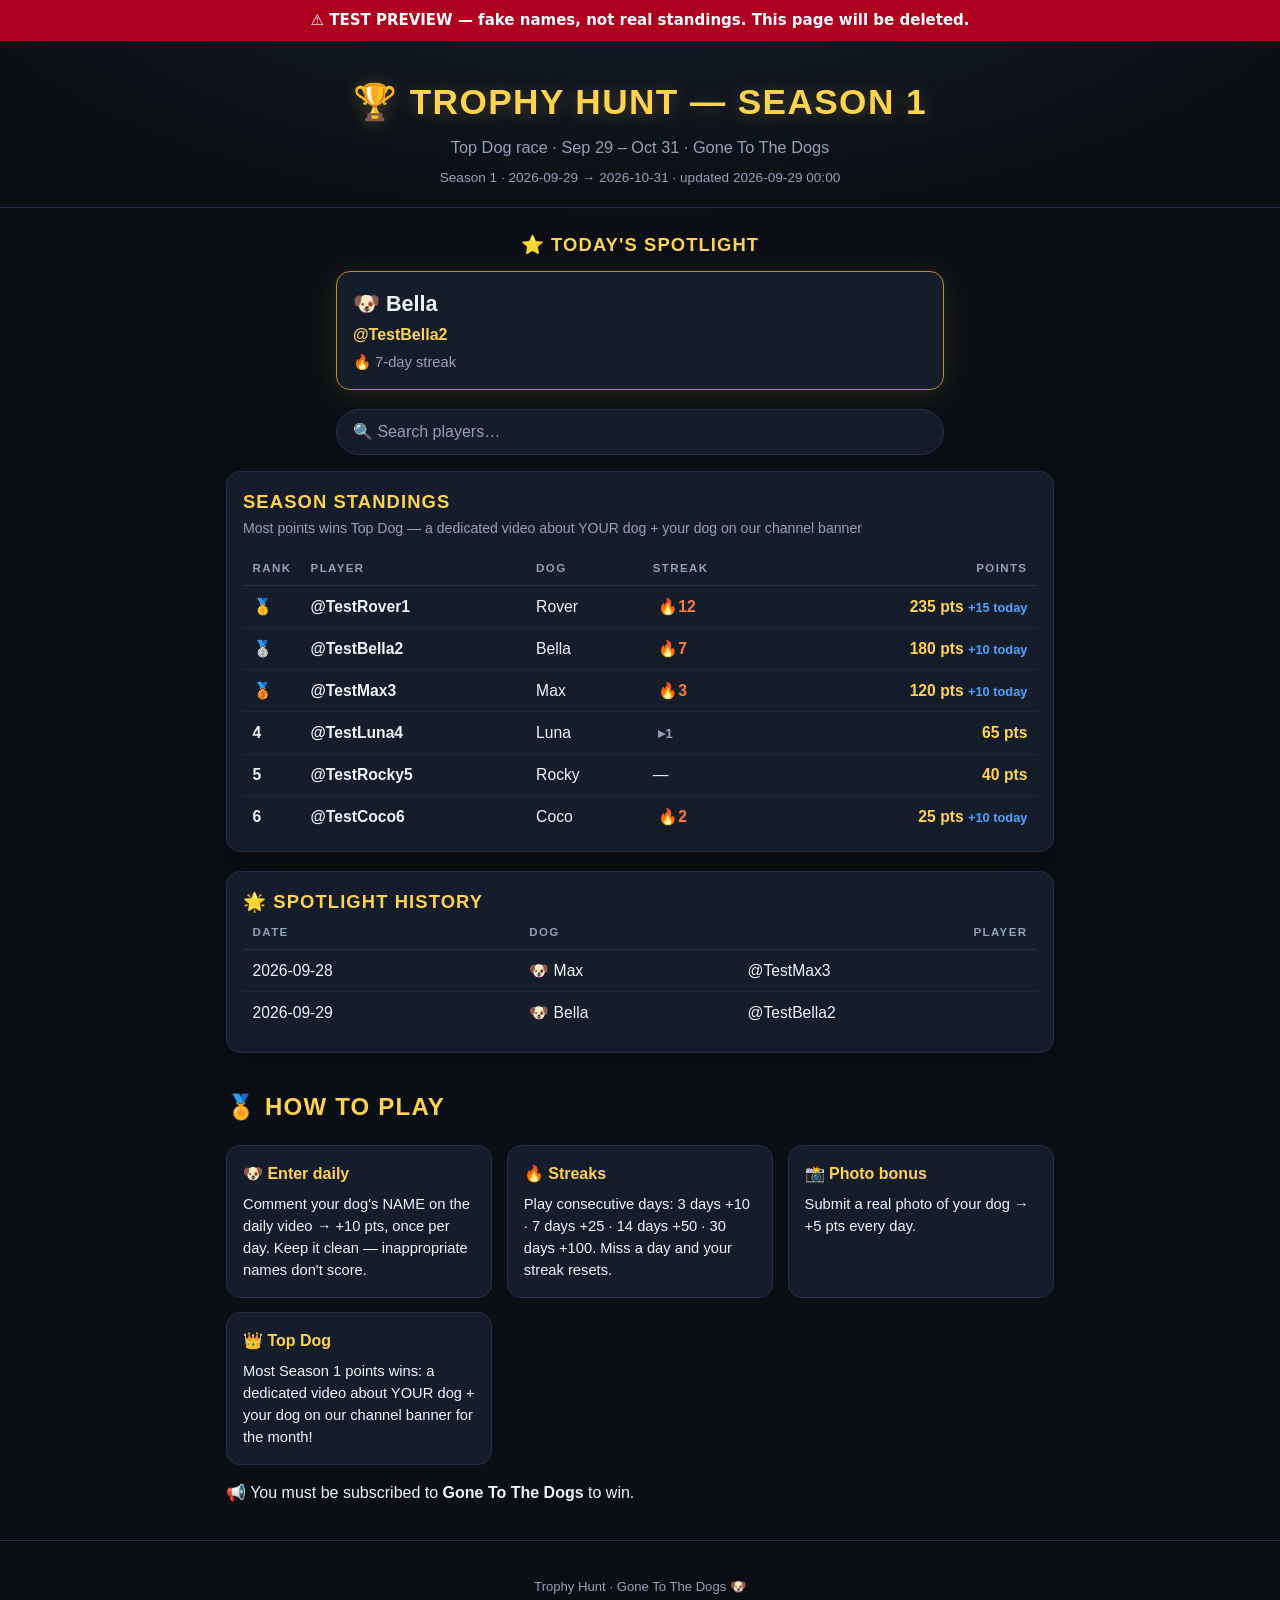
==== test-preview.html @ 237db451 "Sync board trio + test preview (fresh cache-busters)" ====
<!DOCTYPE html>
<html lang="en">
<head>
<meta charset="UTF-8">
<meta name="viewport" content="width=device-width, initial-scale=1.0">
<title>Trophy Hunt — Season 1 Leaderboard</title>
<meta name="description" content="Official Trophy Hunt Season 1 leaderboard — Top Dog race on Gone To The Dogs.">
<link rel="stylesheet" href="styles.css?v=1790657688">
</head>
<body>
<div style="background:#b00020;color:#fff;text-align:center;padding:10px 12px;font:700 15px/1.4 system-ui,sans-serif">&#9888;&#65039; TEST PREVIEW &mdash; fake names, not real standings. This page will be deleted.</div>


<header class="hero">
  <h1>🏆 TROPHY HUNT — SEASON 1</h1>
  <p class="subtitle">Top Dog race · Sep 29 – Oct 31 · Gone To The Dogs</p>
  <p class="snapshot" id="snapshot">Loading standings…</p>
</header>

<section class="spotlight" id="spotlight" hidden>
  <h2>⭐ TODAY'S SPOTLIGHT</h2>
  <div class="spot-card">
    <img id="spot-photo" alt="Today's spotlight dog" hidden>
    <div class="spot-info">
      <div class="spot-dog" id="spot-dog">—</div>
      <div class="spot-handle" id="spot-handle">—</div>
      <div class="spot-streak" id="spot-streak"></div>
    </div>
  </div>
</section>

<div class="search-wrap">
  <input type="search" id="player-search" placeholder="🔍 Search players…" autocomplete="off" aria-label="Search players">
</div>

<main id="boards">
  <section class="board">
    <h2>SEASON STANDINGS</h2>
    <p class="board-caption">Most points wins Top Dog — a dedicated video about YOUR dog + your dog on our channel banner</p>
    <div class="table-wrap"><table>
      <thead><tr><th>RANK</th><th>PLAYER</th><th>DOG</th><th>STREAK</th><th>POINTS</th></tr></thead>
      <tbody id="rows-season"></tbody>
    </table></div>
    <p class="empty-msg" id="empty-season" hidden>No players match your search.</p>
  </section>

  <section class="board" id="history-board" hidden>
    <h2>🌟 SPOTLIGHT HISTORY</h2>
    <div class="table-wrap"><table>
      <thead><tr><th>DATE</th><th>DOG</th><th>PLAYER</th></tr></thead>
      <tbody id="rows-history"></tbody>
    </table></div>
  </section>
</main>

<section class="prizes">
  <h2>🏅 HOW TO PLAY</h2>
  <div class="prize-cards">
    <div class="prize-card">
      <h3>🐶 Enter daily</h3>
      <p>Comment your dog's NAME on the daily video → +10 pts, once per day. Keep it clean — inappropriate names don't score.</p>
    </div>
    <div class="prize-card">
      <h3>🔥 Streaks</h3>
      <p>Play consecutive days: 3 days +10 · 7 days +25 · 14 days +50 · 30 days +100. Miss a day and your streak resets.</p>
    </div>
    <div class="prize-card">
      <h3>📸 Photo bonus</h3>
      <p>Submit a real photo of your dog → +5 pts every day.</p>
    </div>
    <div class="prize-card">
      <h3>👑 Top Dog</h3>
      <p>Most Season 1 points wins: a dedicated video about YOUR dog + your dog on our channel banner for the month!</p>
    </div>
  </div>
  <p class="notice">📢 You must be subscribed to <strong>Gone To The Dogs</strong> to win.</p>
</section>

<footer>
  <p>Trophy Hunt · Gone To The Dogs 🐶</p>
</footer>

<script id="th-data" type="application/json">
{
 "season": {
  "name": "Season 1",
  "start": "2026-09-29",
  "end": "2026-10-31"
 },
 "updated_at": "2026-09-29T00:00:00-05:00",
 "standings": [
  {
   "handle": "@TestRover1",
   "dog_name": "Rover",
   "season_points": 235,
   "today_points": 15,
   "streak": 12,
   "avatar": "",
   "photo": ""
  },
  {
   "handle": "@TestBella2",
   "dog_name": "Bella",
   "season_points": 180,
   "today_points": 10,
   "streak": 7,
   "avatar": "",
   "photo": ""
  },
  {
   "handle": "@TestMax3",
   "dog_name": "Max",
   "season_points": 120,
   "today_points": 10,
   "streak": 3,
   "avatar": "",
   "photo": ""
  },
  {
   "handle": "@TestLuna4",
   "dog_name": "Luna",
   "season_points": 65,
   "today_points": 0,
   "streak": 1,
   "avatar": "",
   "photo": ""
  },
  {
   "handle": "@TestRocky5",
   "dog_name": "Rocky",
   "season_points": 40,
   "today_points": 0,
   "streak": 0,
   "avatar": "",
   "photo": ""
  },
  {
   "handle": "@TestCoco6",
   "dog_name": "Coco",
   "season_points": 25,
   "today_points": 10,
   "streak": 2,
   "avatar": "",
   "photo": ""
  }
 ],
 "spotlight_today": {
  "handle": "@TestBella2",
  "dog_name": "Bella",
  "streak": 7,
  "photo": ""
 },
 "spotlight_history": [
  {
   "date": "2026-09-29",
   "handle": "@TestBella2",
   "dog_name": "Bella"
  },
  {
   "date": "2026-09-28",
   "handle": "@TestMax3",
   "dog_name": "Max"
  }
 ],
 "dog_photos": {}
}
</script>
<script src="app.js?v=1790657688"></script>
</body>
</html>
---- styles.css ----
/* Trophy Hunt Daily — dark sporty leaderboard */
:root {
  --bg: #0b0f14;
  --bg2: #111722;
  --card: #151d2a;
  --line: #232f45;
  --gold: #ffd34d;
  --gold-dim: #b98f1f;
  --text: #eef3fa;
  --muted: #93a1b8;
  --accent: #4da3ff;
  --radius: 14px;
}

* { box-sizing: border-box; }

body {
  margin: 0;
  background: radial-gradient(1200px 500px at 50% -80px, #16202f 0%, var(--bg) 60%);
  color: var(--text);
  font-family: -apple-system, BlinkMacSystemFont, "Segoe UI", Roboto, Helvetica, Arial, sans-serif;
  line-height: 1.5;
  -webkit-text-size-adjust: 100%;
}

.hero {
  text-align: center;
  padding: 2.2rem 1rem 1.2rem;
  border-bottom: 1px solid var(--line);
}

.hero h1 {
  margin: 0 0 .4rem;
  font-size: clamp(1.4rem, 5vw, 2.2rem);
  letter-spacing: .04em;
  color: var(--gold);
  text-shadow: 0 2px 18px rgba(255, 211, 77, .25);
}

.subtitle { margin: 0; color: var(--muted); font-size: 1.02rem; }
.snapshot { margin: .5rem 0 0; color: var(--muted); font-size: .85rem; }

.search-wrap {
  max-width: 640px;
  margin: 1.2rem auto 0;
  padding: 0 1rem;
}

#player-search {
  width: 100%;
  padding: .8rem 1rem;
  font-size: 1rem;
  border-radius: 999px;
  border: 1px solid var(--line);
  background: var(--card);
  color: var(--text);
  outline: none;
}
#player-search:focus { border-color: var(--gold-dim); box-shadow: 0 0 0 3px rgba(255, 211, 77, .15); }
#player-search::placeholder { color: var(--muted); }

main {
  max-width: 860px;
  margin: 0 auto;
  padding: 1rem;
  display: grid;
  gap: 1.2rem;
}

.board {
  background: var(--card);
  border: 1px solid var(--line);
  border-radius: var(--radius);
  padding: 1rem 1rem 1.2rem;
  box-shadow: 0 8px 30px rgba(0, 0, 0, .35);
}

.board h2 {
  margin: 0;
  font-size: 1.15rem;
  letter-spacing: .06em;
  color: var(--gold);
}

.board-label {
  font-size: .8rem;
  color: var(--muted);
  letter-spacing: 0;
  font-weight: normal;
}

.board-caption { margin: .15rem 0 .8rem; color: var(--muted); font-size: .88rem; }

.table-wrap { overflow-x: auto; max-height: 17.5rem; overflow-y: auto; }

thead th {
  position: sticky;
  top: 0;
  background: var(--card);
  z-index: 1;
}

table { width: 100%; border-collapse: collapse; font-size: .98rem; }

thead th {
  text-align: left;
  font-size: .72rem;
  letter-spacing: .12em;
  color: var(--muted);
  padding: .5rem .6rem;
  border-bottom: 1px solid var(--line);
}

tbody td {
  padding: .55rem .6rem;
  border-bottom: 1px solid rgba(35, 47, 69, .6);
  vertical-align: middle;
}

tbody tr:last-child td { border-bottom: none; }
tbody tr:hover { background: rgba(77, 163, 255, .06); }

td.rank { width: 3.2rem; font-weight: 700; white-space: nowrap; }
td.points { font-weight: 800; color: var(--gold); text-align: right; white-space: nowrap; }
thead th:last-child { text-align: right; }

.player-cell { display: flex; align-items: center; gap: .6rem; min-width: 0; }
.player-cell img {
  width: 34px; height: 34px;
  border-radius: 50%;
  object-fit: cover;
  border: 2px solid var(--gold-dim);
  flex: none;
}
.player-name {
  overflow: hidden;
  text-overflow: ellipsis;
  white-space: nowrap;
  font-weight: 600;
}
.streak { color: #ff7a3d; font-weight: 700; margin-left: .35rem; white-space: nowrap; }

.empty-msg { color: var(--muted); font-size: .9rem; margin: .6rem 0 0; }

.prizes, .rules {
  max-width: 860px;
  margin: 0 auto;
  padding: 0 1rem 1.2rem;
}

.prizes h2, .rules h3 { color: var(--gold); letter-spacing: .05em; }

.prize-cards {
  display: grid;
  grid-template-columns: repeat(auto-fit, minmax(220px, 1fr));
  gap: .9rem;
}

.prize-card {
  background: var(--card);
  border: 1px solid var(--line);
  border-radius: var(--radius);
  padding: 1rem;
}
.prize-card h3 { margin: 0 0 .4rem; font-size: 1rem; color: var(--gold); }
.prize-card p { margin: 0; font-size: .92rem; color: var(--text); }

.rules .notice {
  background: rgba(255, 211, 77, .08);
  border: 1px solid var(--gold-dim);
  border-radius: var(--radius);
  padding: .9rem 1rem;
  font-size: .98rem;
}
.rules .fine { color: var(--muted); font-size: .88rem; }

.how { padding-left: 1.3rem; color: var(--text); font-size: .93rem; }
.how li { margin: .35rem 0; }
.how strong { color: var(--gold); }

footer {
  text-align: center;
  color: var(--muted);
  font-size: .82rem;
  padding: 1.4rem 1rem 2.4rem;
  border-top: 1px solid var(--line);
}

@media (max-width: 520px) {
  .hero { padding: 1.6rem .8rem 1rem; }
  table { font-size: .9rem; }
  .player-cell img { width: 30px; height: 30px; }
}

.row-photo-btn {
  margin-left: .45rem;
  text-decoration: none;
  font-size: 1rem;
  opacity: .85;
}
.row-photo-btn:hover { opacity: 1; }

.dog-thumb {
  width: 34px; height: 34px;
  border-radius: 10px;
  object-fit: cover;
  border: 2px solid var(--gold);
  flex: none;
  margin-left: .45rem;
  cursor: zoom-in;
}

#dog-lightbox {
  position: fixed; inset: 0;
  background: rgba(0, 0, 0, .88);
  display: none;
  align-items: center; justify-content: center;
  z-index: 9999;
  cursor: zoom-out;
  padding: 1rem;
}
#dog-lightbox.open { display: flex; }
#dog-lightbox img {
  max-width: 92vw; max-height: 92vh;
  border-radius: 14px;
  border: 3px solid var(--gold);
  box-shadow: 0 12px 60px rgba(0, 0, 0, .6);
}

/* Season 1 additions */
.spotlight { max-width: 640px; margin: 1.4rem auto 0; padding: 0 1rem; }
.spotlight h2 { text-align: center; color: var(--gold); margin: 0 0 .8rem; font-size: 1.15rem; letter-spacing: .06em; }
.spot-card {
  display: flex; gap: 1rem; align-items: center;
  background: var(--card); border: 1px solid var(--gold-dim);
  border-radius: var(--radius); padding: 1rem;
  box-shadow: 0 4px 28px rgba(255, 211, 77, .12);
}
.spot-card img {
  width: 120px; height: 120px; object-fit: cover; border-radius: 12px;
  border: 2px solid var(--gold); flex-shrink: 0;
}
.spot-dog { font-size: 1.35rem; font-weight: 800; color: var(--text); }
.spot-handle { color: var(--gold); font-weight: 600; margin-top: .15rem; }
.spot-streak { color: var(--muted); margin-top: .25rem; font-size: .92rem; }
.streak-1 { color: var(--muted); font-size: .85rem; }
.today { color: var(--accent); font-size: .8rem; font-weight: 600; }
.dog-name { margin-left: .4rem; font-weight: 600; }
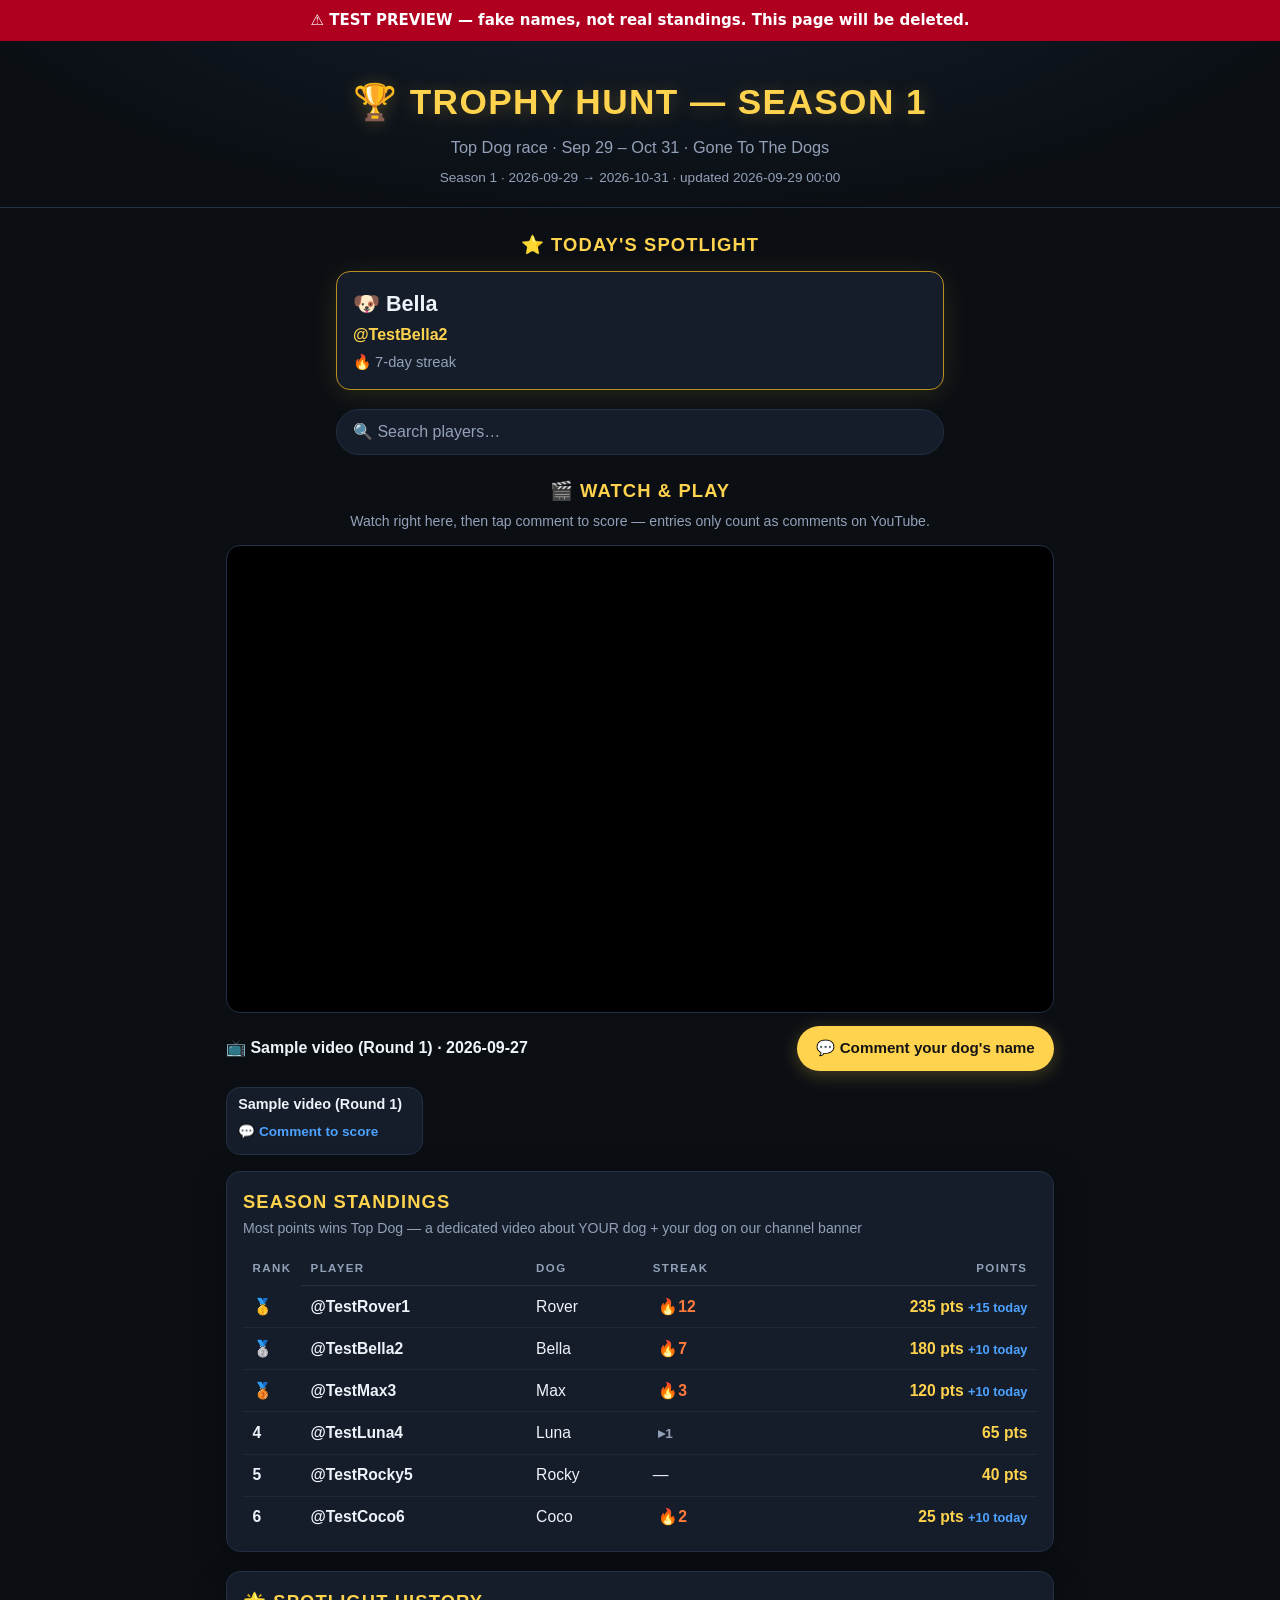
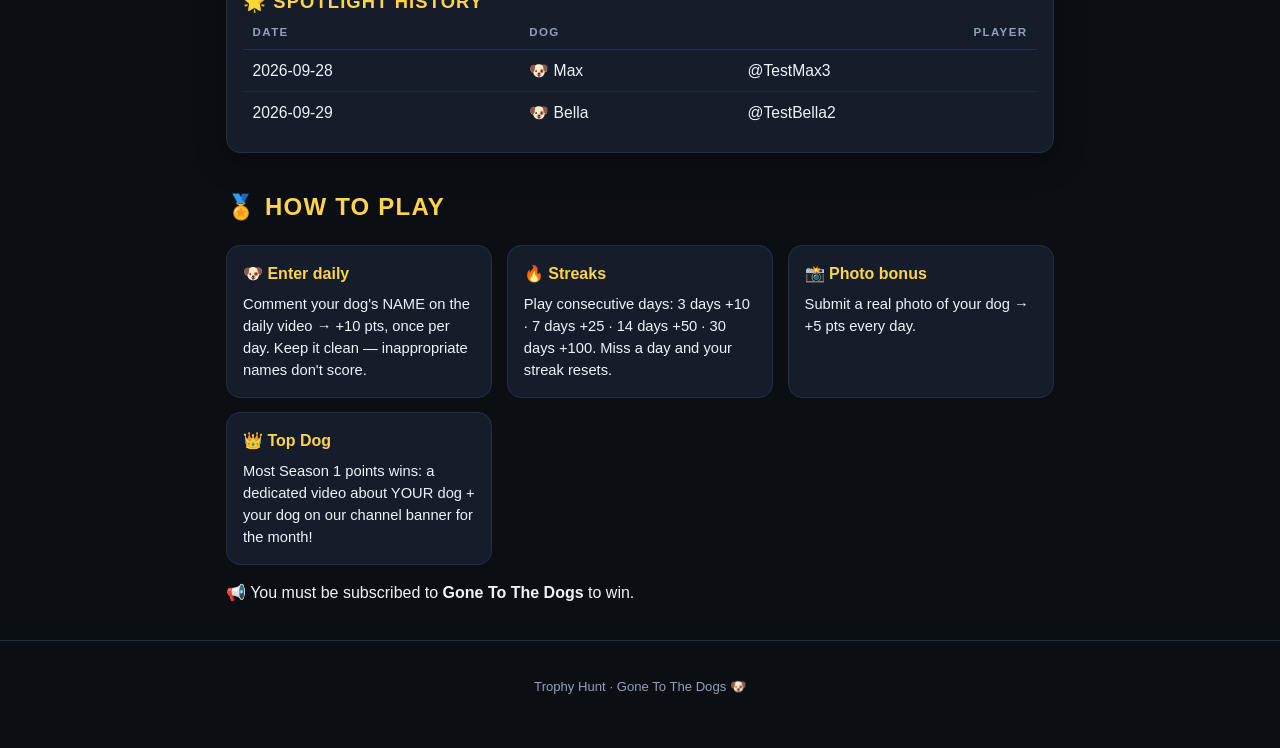
==== commit 568014eb: "Add Watch & Play video section to leaderboard" ====
--- a/test-preview.html
+++ b/test-preview.html
@@ -5,7 +5,7 @@
 <meta name="viewport" content="width=device-width, initial-scale=1.0">
 <title>Trophy Hunt — Season 1 Leaderboard</title>
 <meta name="description" content="Official Trophy Hunt Season 1 leaderboard — Top Dog race on Gone To The Dogs.">
-<link rel="stylesheet" href="styles.css?v=1790657688">
+<link rel="stylesheet" href="styles.css?v=1790658224">
 </head>
 <body>
 <div style="background:#b00020;color:#fff;text-align:center;padding:10px 12px;font:700 15px/1.4 system-ui,sans-serif">&#9888;&#65039; TEST PREVIEW &mdash; fake names, not real standings. This page will be deleted.</div>
@@ -32,6 +32,19 @@
 <div class="search-wrap">
   <input type="search" id="player-search" placeholder="🔍 Search players…" autocomplete="off" aria-label="Search players">
 </div>
+
+<section class="watch" id="watch" hidden>
+  <h2>🎬 WATCH &amp; PLAY</h2>
+  <p class="board-caption">Watch right here, then tap comment to score — entries only count as comments on YouTube.</p>
+  <div class="player-wrap">
+    <iframe id="featured-player" title="Trophy Hunt video player" allow="accelerometer; autoplay; clipboard-write; encrypted-media; gyroscope; picture-in-picture" allowfullscreen></iframe>
+  </div>
+  <div class="watch-actions">
+    <span class="featured-title" id="featured-title"></span>
+    <a id="featured-comment" class="comment-btn" target="_blank" rel="noopener">💬 Comment your dog's name</a>
+  </div>
+  <div class="video-grid" id="video-grid"></div>
+</section>
 
 <main id="boards">
   <section class="board">
@@ -144,6 +157,14 @@
    "photo": ""
   }
  ],
+ "videos": [
+  {
+   "video_id": "AOOq-oV-BLE",
+   "date": "2026-09-27",
+   "day": 1,
+   "title": "Sample video (Round 1)"
+  }
+ ],
  "spotlight_today": {
   "handle": "@TestBella2",
   "dog_name": "Bella",
@@ -165,6 +186,6 @@
  "dog_photos": {}
 }
 </script>
-<script src="app.js?v=1790657688"></script>
+<script src="app.js?v=1790658222"></script>
 </body>
 </html>
--- a/styles.css
+++ b/styles.css
@@ -246,3 +246,46 @@
 .streak-1 { color: var(--muted); font-size: .85rem; }
 .today { color: var(--accent); font-size: .8rem; font-weight: 600; }
 .dog-name { margin-left: .4rem; font-weight: 600; }
+
+/* Watch & Play */
+.watch { max-width: 860px; margin: 1.4rem auto 0; padding: 0 1rem; }
+.watch h2 { text-align: center; color: var(--gold); margin: 0 0 .4rem; font-size: 1.15rem; letter-spacing: .06em; }
+.watch .board-caption { text-align: center; }
+.player-wrap {
+  position: relative; padding-top: 56.25%;
+  background: #000; border-radius: var(--radius);
+  border: 1px solid var(--line); overflow: hidden;
+}
+.player-wrap iframe { position: absolute; inset: 0; width: 100%; height: 100%; border: 0; }
+.watch-actions {
+  display: flex; align-items: center; justify-content: space-between;
+  gap: .8rem; flex-wrap: wrap; margin: .8rem 0 1rem;
+}
+.featured-title { font-weight: 700; color: var(--text); }
+.comment-btn {
+  display: inline-block; background: var(--gold); color: #141414;
+  font-weight: 800; text-decoration: none; padding: .7rem 1.2rem;
+  border-radius: 999px; font-size: .95rem;
+  box-shadow: 0 4px 18px rgba(255, 211, 77, .25);
+}
+.comment-btn:hover { filter: brightness(1.08); }
+.video-grid {
+  display: grid; grid-template-columns: repeat(auto-fill, minmax(160px, 1fr));
+  gap: .8rem;
+}
+.video-card {
+  background: var(--card); border: 1px solid var(--line);
+  border-radius: var(--radius); overflow: hidden;
+  display: flex; flex-direction: column;
+}
+.video-thumb {
+  background: none; border: 0; padding: 0; cursor: pointer;
+  display: block; text-align: left; color: var(--text); width: 100%;
+}
+.video-thumb img { width: 100%; aspect-ratio: 16/9; object-fit: cover; display: block; background: #000; }
+.video-label { display: block; padding: .5rem .7rem .2rem; font-weight: 700; font-size: .9rem; }
+.video-comment {
+  display: block; padding: .45rem .7rem .7rem; color: var(--accent);
+  font-size: .85rem; font-weight: 600; text-decoration: none;
+}
+.video-comment:hover { text-decoration: underline; }
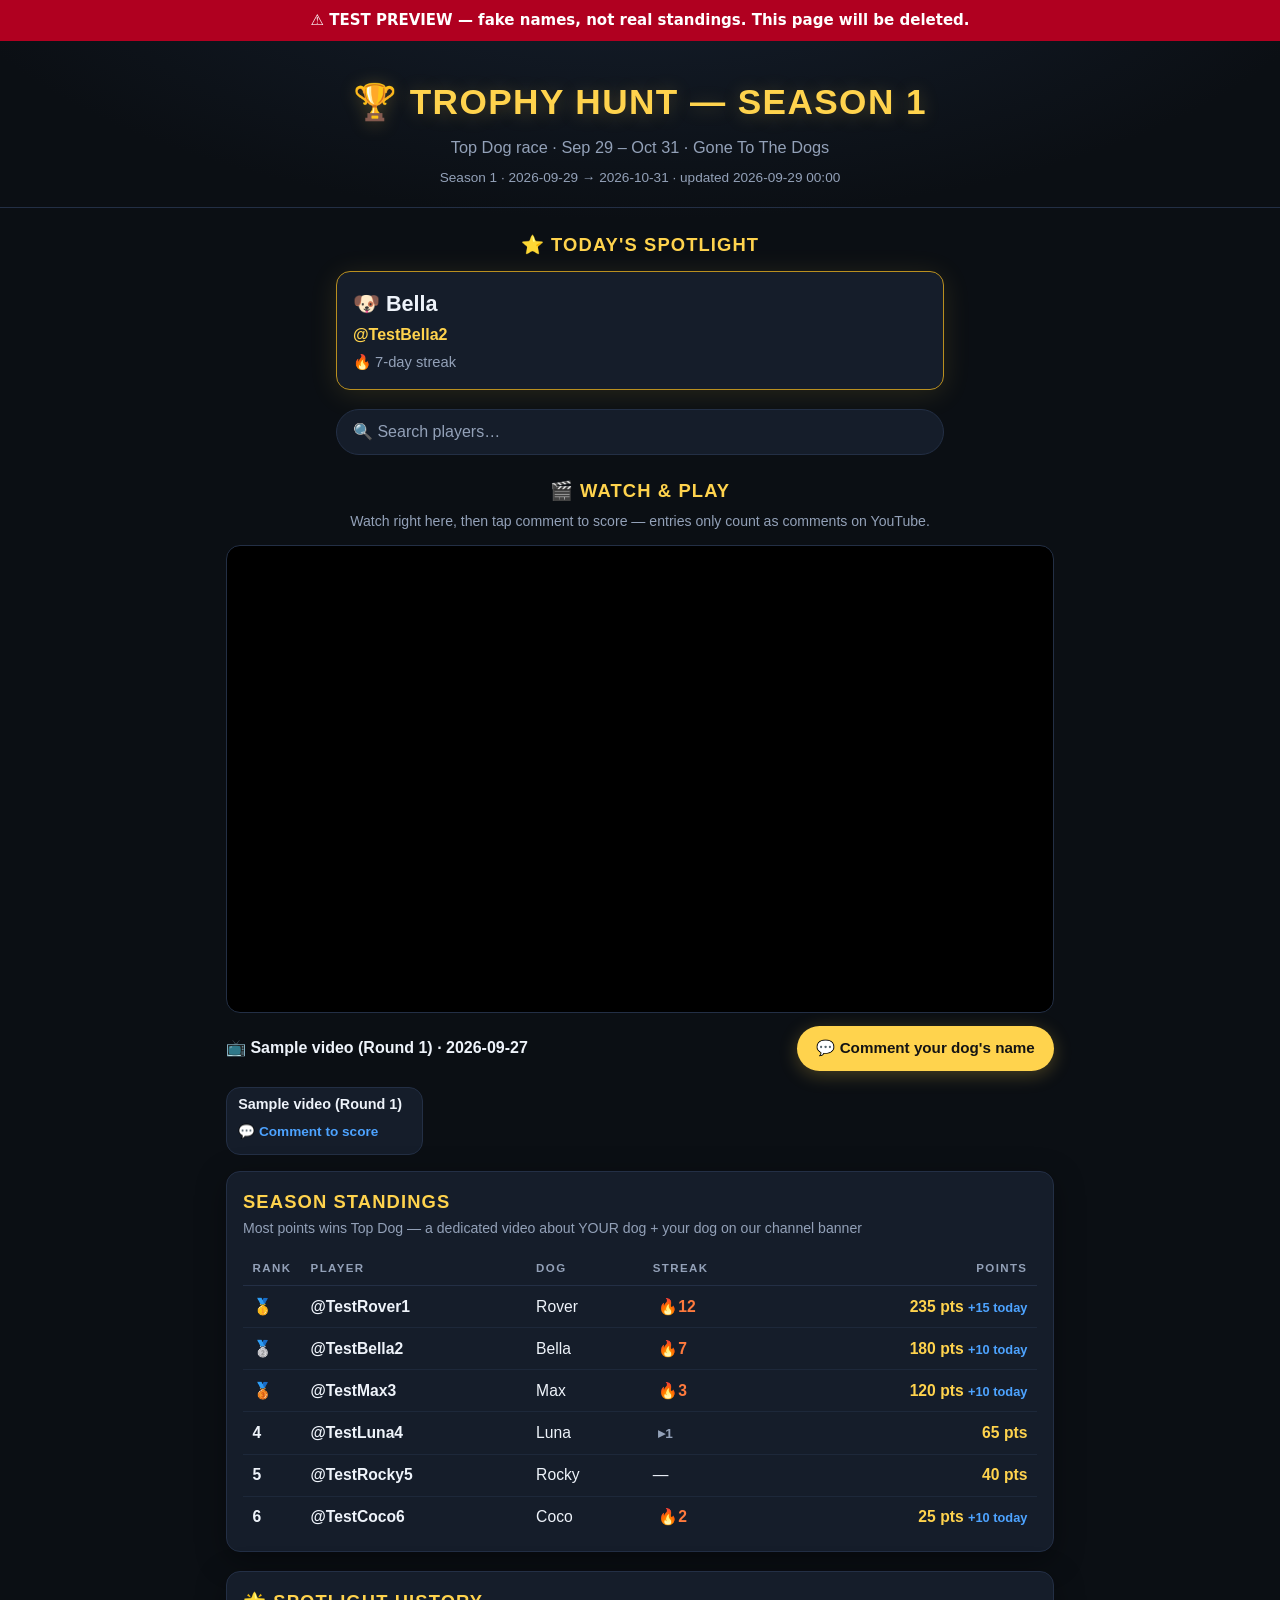
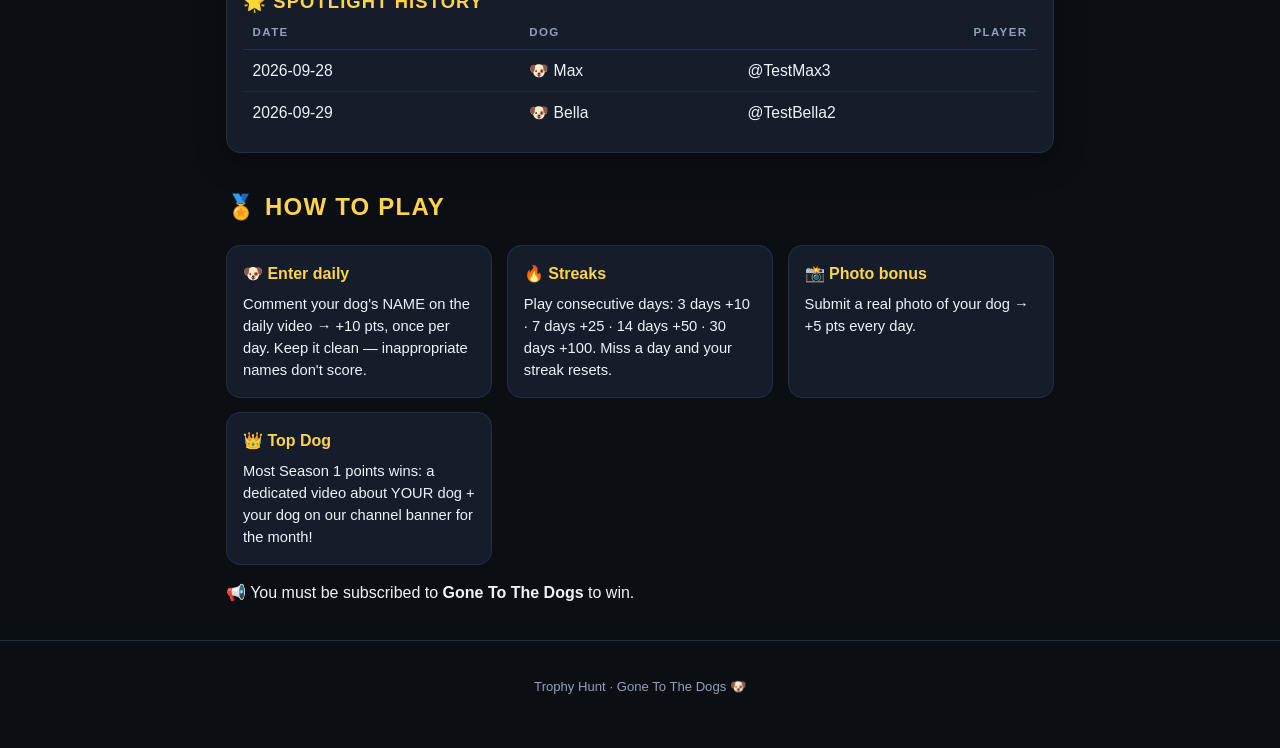
==== commit d7b3f0fa: "Deep-link comment buttons to pinned comment" ====
--- a/test-preview.html
+++ b/test-preview.html
@@ -162,7 +162,8 @@
    "video_id": "AOOq-oV-BLE",
    "date": "2026-09-27",
    "day": 1,
-   "title": "Sample video (Round 1)"
+   "title": "Sample video (Round 1)",
+   "comment_id": ""
   }
  ],
  "spotlight_today": {
@@ -186,6 +187,6 @@
  "dog_photos": {}
 }
 </script>
-<script src="app.js?v=1790658222"></script>
+<script src="app.js?v=1790658480"></script>
 </body>
 </html>
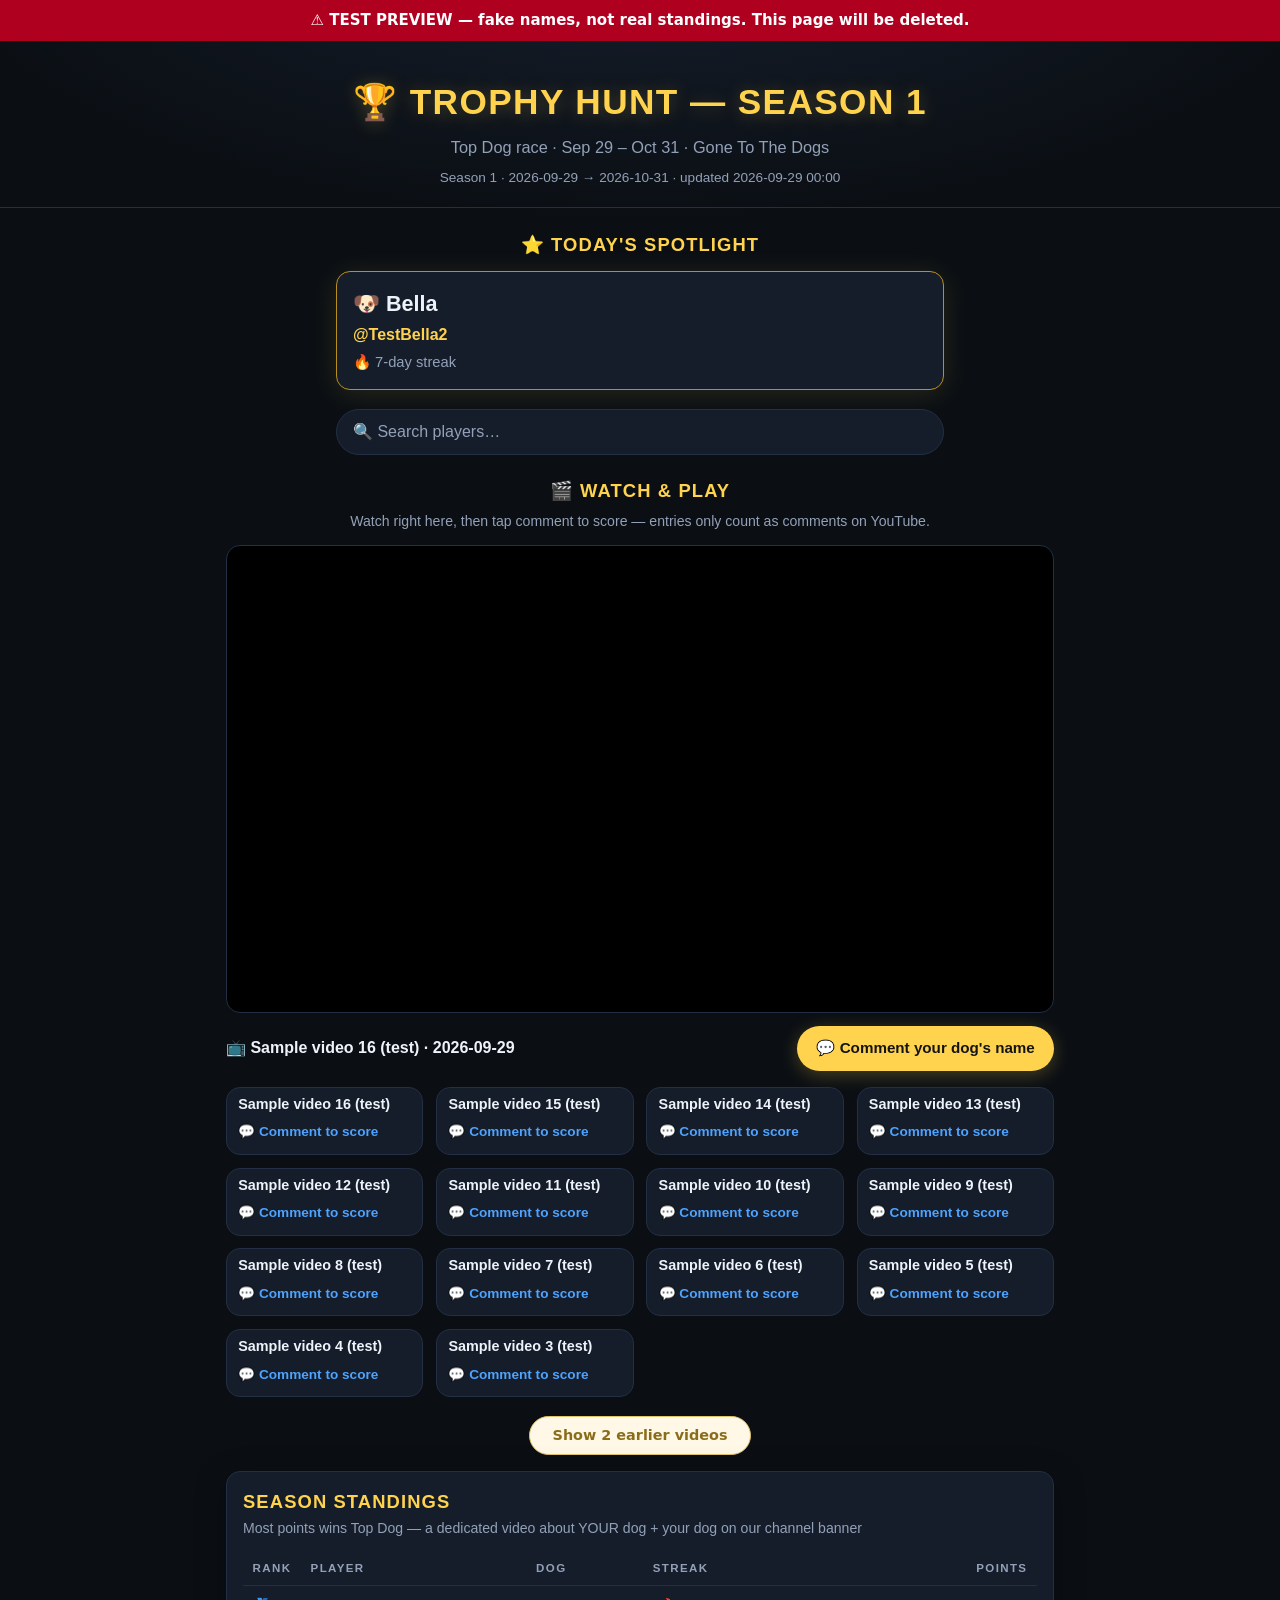
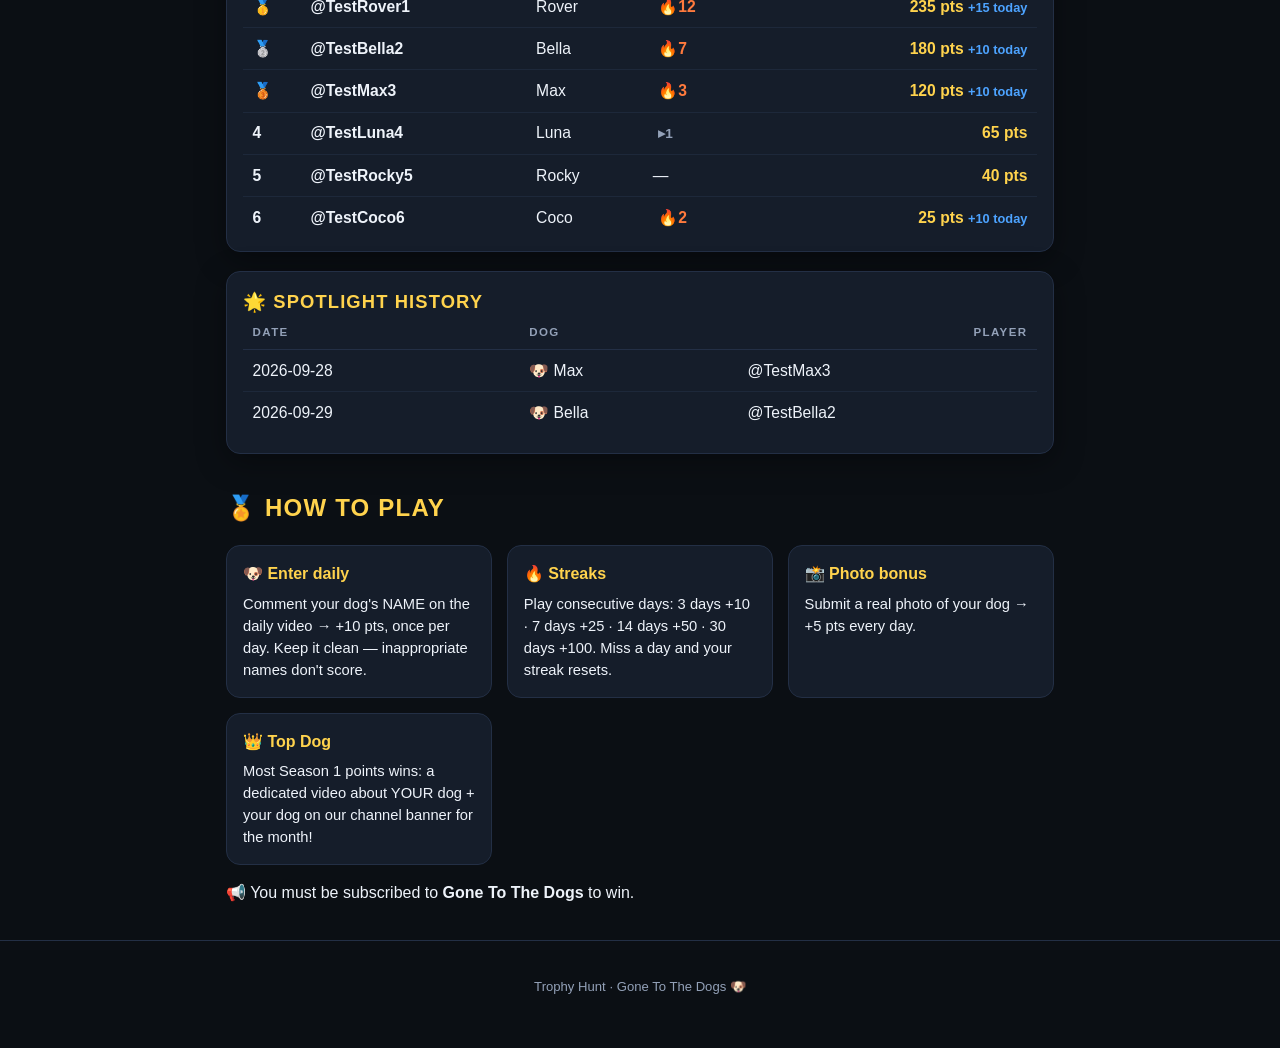
==== commit 753b7177: "Watch & Play: cap past-video grid at 14 with show-more expander" ====
--- a/test-preview.html
+++ b/test-preview.html
@@ -160,9 +160,114 @@
  "videos": [
   {
    "video_id": "AOOq-oV-BLE",
+   "date": "2026-09-29",
+   "day": 16,
+   "title": "Sample video 16 (test)",
+   "comment_id": "Ugwweyvx1US3GYaa7IR4AaABAg"
+  },
+  {
+   "video_id": "AOOq-oV-BLE",
+   "date": "2026-09-28",
+   "day": 15,
+   "title": "Sample video 15 (test)",
+   "comment_id": ""
+  },
+  {
+   "video_id": "AOOq-oV-BLE",
    "date": "2026-09-27",
+   "day": 14,
+   "title": "Sample video 14 (test)",
+   "comment_id": ""
+  },
+  {
+   "video_id": "AOOq-oV-BLE",
+   "date": "2026-09-26",
+   "day": 13,
+   "title": "Sample video 13 (test)",
+   "comment_id": ""
+  },
+  {
+   "video_id": "AOOq-oV-BLE",
+   "date": "2026-09-25",
+   "day": 12,
+   "title": "Sample video 12 (test)",
+   "comment_id": ""
+  },
+  {
+   "video_id": "AOOq-oV-BLE",
+   "date": "2026-09-24",
+   "day": 11,
+   "title": "Sample video 11 (test)",
+   "comment_id": ""
+  },
+  {
+   "video_id": "AOOq-oV-BLE",
+   "date": "2026-09-23",
+   "day": 10,
+   "title": "Sample video 10 (test)",
+   "comment_id": ""
+  },
+  {
+   "video_id": "AOOq-oV-BLE",
+   "date": "2026-09-22",
+   "day": 9,
+   "title": "Sample video 9 (test)",
+   "comment_id": ""
+  },
+  {
+   "video_id": "AOOq-oV-BLE",
+   "date": "2026-09-21",
+   "day": 8,
+   "title": "Sample video 8 (test)",
+   "comment_id": ""
+  },
+  {
+   "video_id": "AOOq-oV-BLE",
+   "date": "2026-09-20",
+   "day": 7,
+   "title": "Sample video 7 (test)",
+   "comment_id": ""
+  },
+  {
+   "video_id": "AOOq-oV-BLE",
+   "date": "2026-09-19",
+   "day": 6,
+   "title": "Sample video 6 (test)",
+   "comment_id": ""
+  },
+  {
+   "video_id": "AOOq-oV-BLE",
+   "date": "2026-09-18",
+   "day": 5,
+   "title": "Sample video 5 (test)",
+   "comment_id": ""
+  },
+  {
+   "video_id": "AOOq-oV-BLE",
+   "date": "2026-09-17",
+   "day": 4,
+   "title": "Sample video 4 (test)",
+   "comment_id": ""
+  },
+  {
+   "video_id": "AOOq-oV-BLE",
+   "date": "2026-09-16",
+   "day": 3,
+   "title": "Sample video 3 (test)",
+   "comment_id": ""
+  },
+  {
+   "video_id": "AOOq-oV-BLE",
+   "date": "2026-09-15",
+   "day": 2,
+   "title": "Sample video 2 (test)",
+   "comment_id": ""
+  },
+  {
+   "video_id": "AOOq-oV-BLE",
+   "date": "2026-09-14",
    "day": 1,
-   "title": "Sample video (Round 1)",
+   "title": "Sample video 1 (test)",
    "comment_id": ""
   }
  ],
@@ -187,6 +292,6 @@
  "dog_photos": {}
 }
 </script>
-<script src="app.js?v=1790658480"></script>
+<script src="app.js?v=1790659069"></script>
 </body>
 </html>
--- a/styles.css
+++ b/styles.css
@@ -289,3 +289,9 @@
   font-size: .85rem; font-weight: 600; text-decoration: none;
 }
 .video-comment:hover { text-decoration: underline; }
+.video-more {
+  grid-column: 1 / -1; justify-self: center; margin: .4rem 0 0;
+  padding: .7rem 1.4rem; border-radius: 999px; border: 1px solid #e0c36a;
+  background: #fff8e7; color: #8a6d1a; font: 600 .9rem/1 system-ui, sans-serif; cursor: pointer;
+}
+.video-more:hover { background: #ffefc2; }
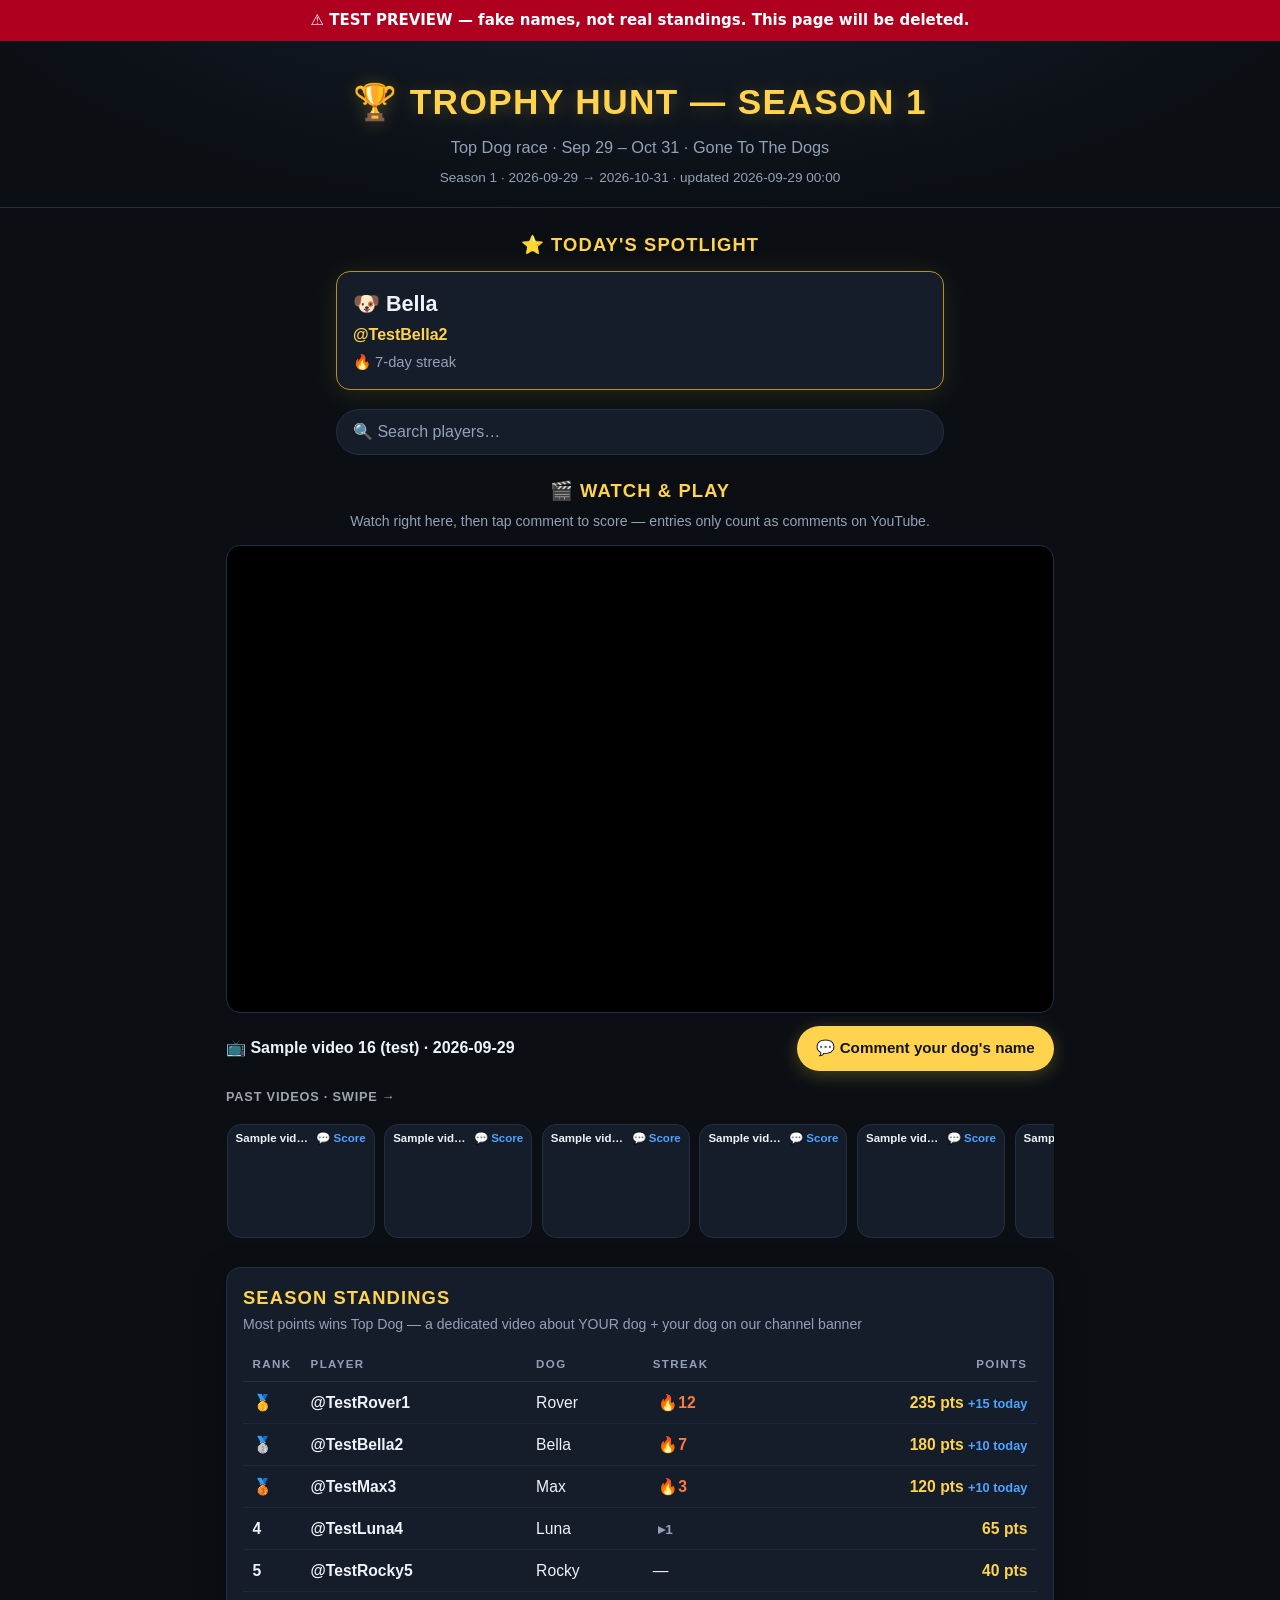
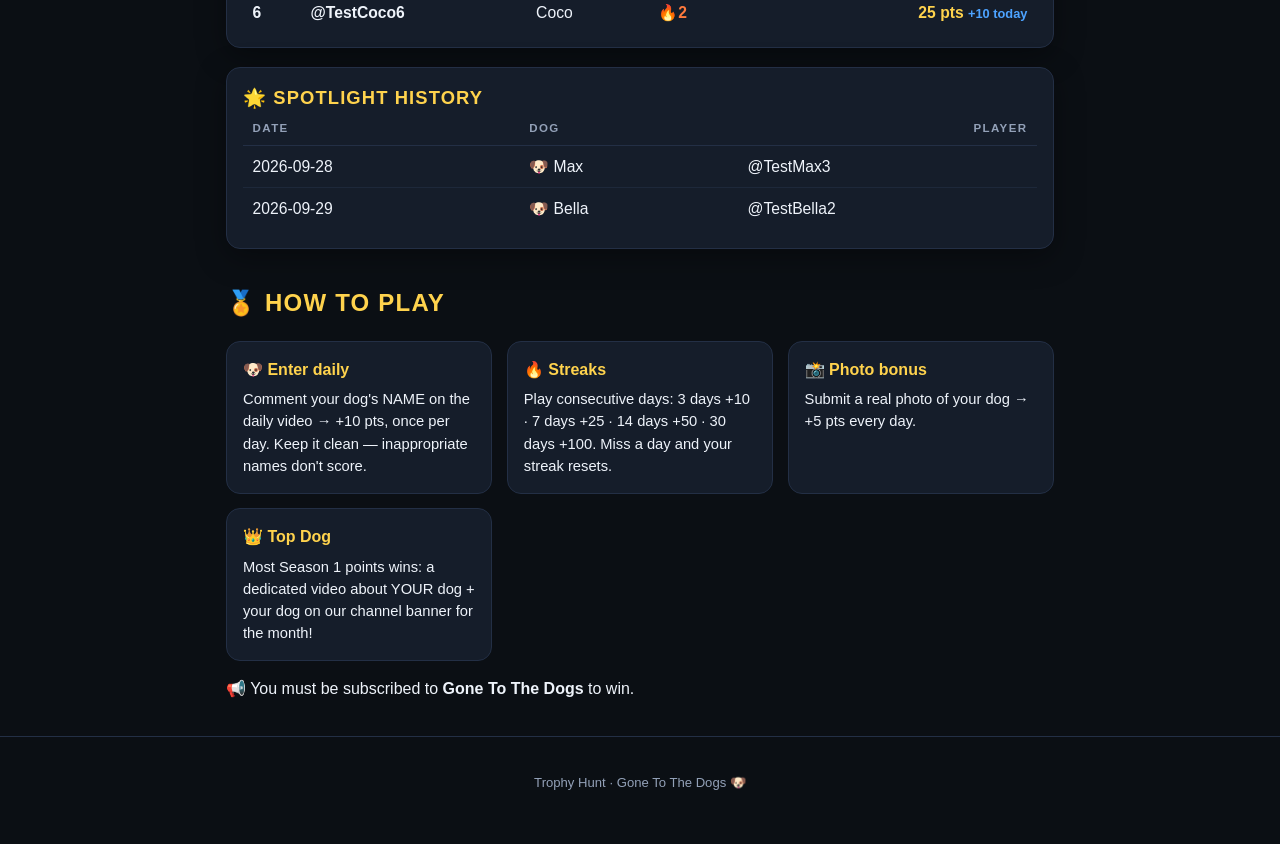
==== commit 02ceb2eb: "Watch & Play: past videos become a horizontal scrolling shelf" ====
--- a/test-preview.html
+++ b/test-preview.html
@@ -5,7 +5,7 @@
 <meta name="viewport" content="width=device-width, initial-scale=1.0">
 <title>Trophy Hunt — Season 1 Leaderboard</title>
 <meta name="description" content="Official Trophy Hunt Season 1 leaderboard — Top Dog race on Gone To The Dogs.">
-<link rel="stylesheet" href="styles.css?v=1790658224">
+<link rel="stylesheet" href="styles.css?v=1790659065">
 </head>
 <body>
 <div style="background:#b00020;color:#fff;text-align:center;padding:10px 12px;font:700 15px/1.4 system-ui,sans-serif">&#9888;&#65039; TEST PREVIEW &mdash; fake names, not real standings. This page will be deleted.</div>
@@ -43,6 +43,7 @@
     <span class="featured-title" id="featured-title"></span>
     <a id="featured-comment" class="comment-btn" target="_blank" rel="noopener">💬 Comment your dog's name</a>
   </div>
+  <h3 class="shelf-title">Past videos · swipe →</h3>
   <div class="video-grid" id="video-grid"></div>
 </section>
 
@@ -292,6 +293,6 @@
  "dog_photos": {}
 }
 </script>
-<script src="app.js?v=1790659069"></script>
+<script src="app.js?v=1790659358"></script>
 </body>
 </html>
--- a/styles.css
+++ b/styles.css
@@ -270,28 +270,33 @@
 }
 .comment-btn:hover { filter: brightness(1.08); }
 .video-grid {
-  display: grid; grid-template-columns: repeat(auto-fill, minmax(160px, 1fr));
-  gap: .8rem;
+  display: flex; gap: .6rem; overflow-x: auto;
+  padding: .2rem .1rem .8rem; margin-top: .9rem;
+  scroll-snap-type: x mandatory; -webkit-overflow-scrolling: touch;
+}
+.video-grid::-webkit-scrollbar { height: 6px; }
+.video-grid::-webkit-scrollbar-thumb { background: var(--line); border-radius: 3px; }
+.shelf-title {
+  margin: 1rem 0 0; font-size: .8rem; font-weight: 700;
+  text-transform: uppercase; letter-spacing: .06em; opacity: .65;
 }
 .video-card {
+  flex: 0 0 148px; scroll-snap-align: start;
   background: var(--card); border: 1px solid var(--line);
   border-radius: var(--radius); overflow: hidden;
-  display: flex; flex-direction: column;
 }
 .video-thumb {
   background: none; border: 0; padding: 0; cursor: pointer;
-  display: block; text-align: left; color: var(--text); width: 100%;
+  display: block; width: 100%;
 }
 .video-thumb img { width: 100%; aspect-ratio: 16/9; object-fit: cover; display: block; background: #000; }
-.video-label { display: block; padding: .5rem .7rem .2rem; font-weight: 700; font-size: .9rem; }
+.video-meta {
+  display: flex; align-items: center; justify-content: space-between; gap: .3rem;
+  padding: .35rem .5rem .45rem;
+}
+.video-label { font-weight: 700; font-size: .72rem; white-space: nowrap; overflow: hidden; text-overflow: ellipsis; }
 .video-comment {
-  display: block; padding: .45rem .7rem .7rem; color: var(--accent);
-  font-size: .85rem; font-weight: 600; text-decoration: none;
+  color: var(--accent); font-size: .72rem; font-weight: 700;
+  text-decoration: none; white-space: nowrap;
 }
 .video-comment:hover { text-decoration: underline; }
-.video-more {
-  grid-column: 1 / -1; justify-self: center; margin: .4rem 0 0;
-  padding: .7rem 1.4rem; border-radius: 999px; border: 1px solid #e0c36a;
-  background: #fff8e7; color: #8a6d1a; font: 600 .9rem/1 system-ui, sans-serif; cursor: pointer;
-}
-.video-more:hover { background: #ffefc2; }
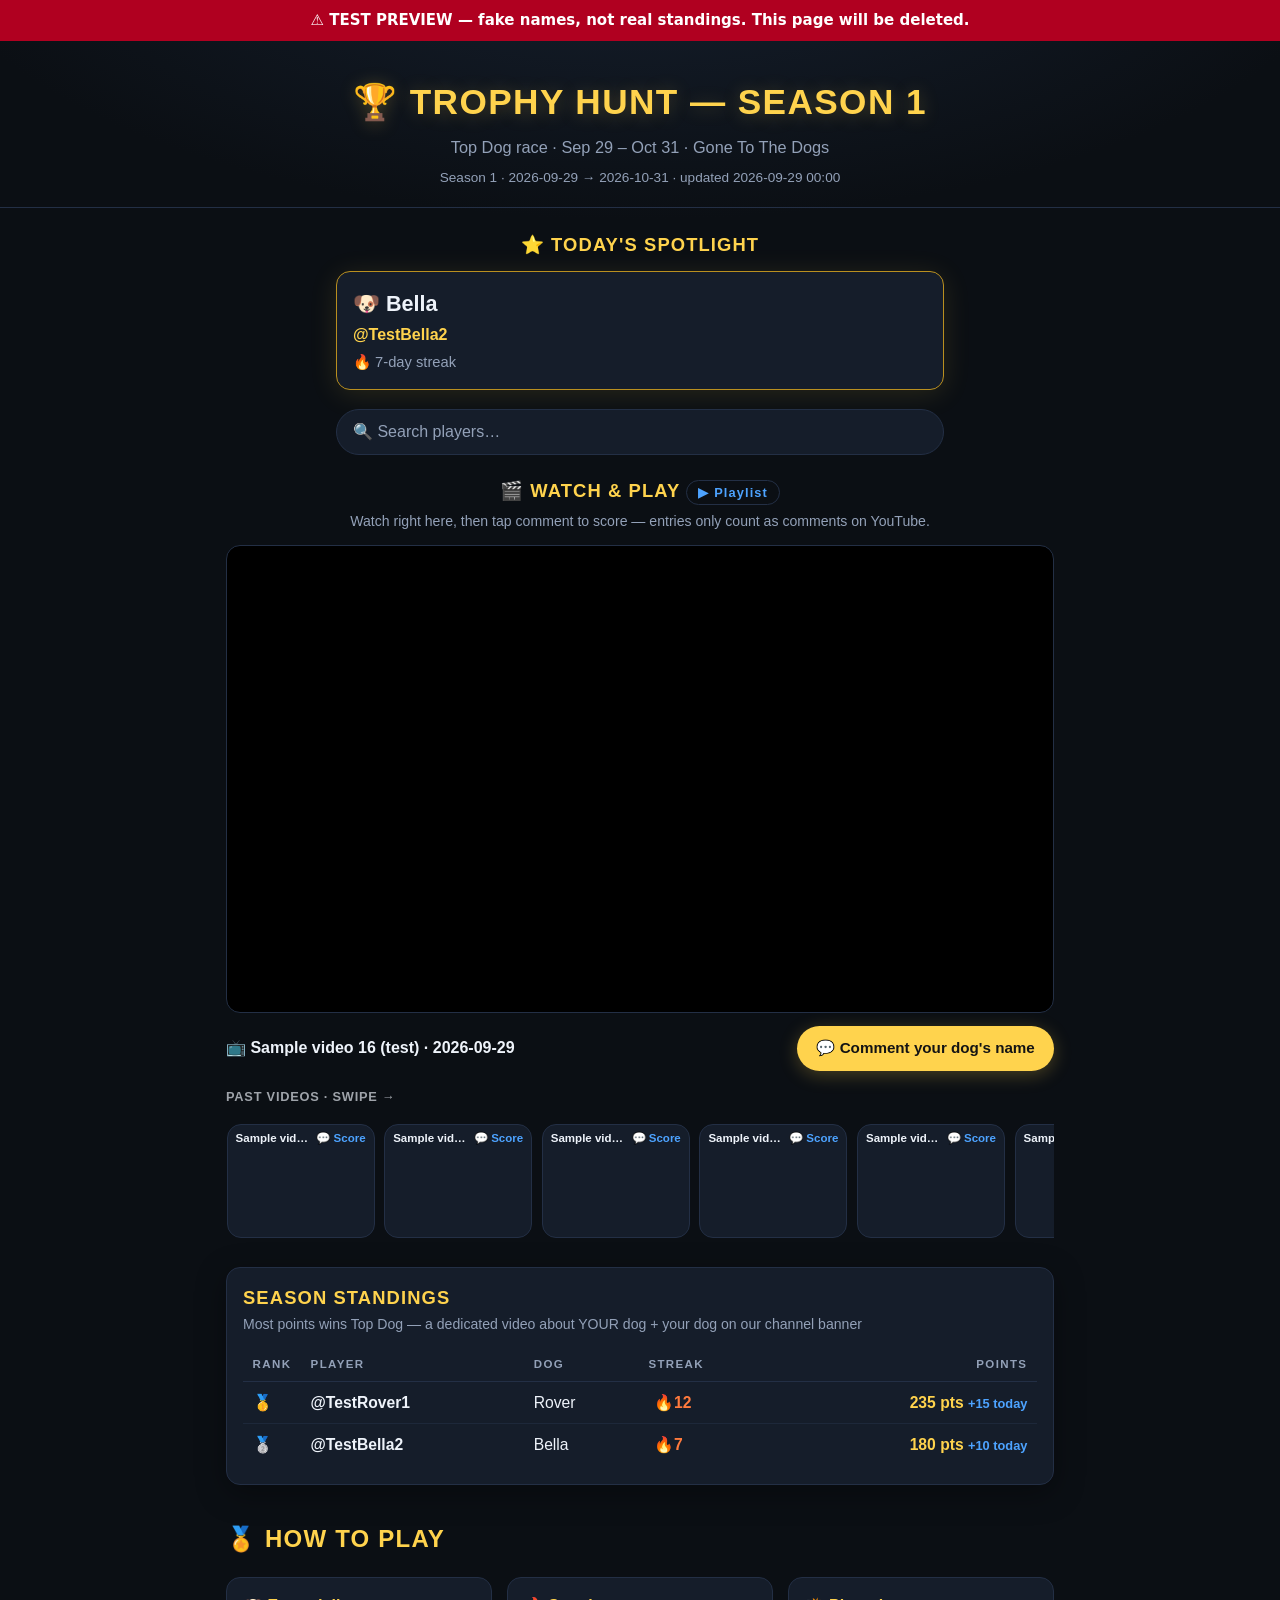
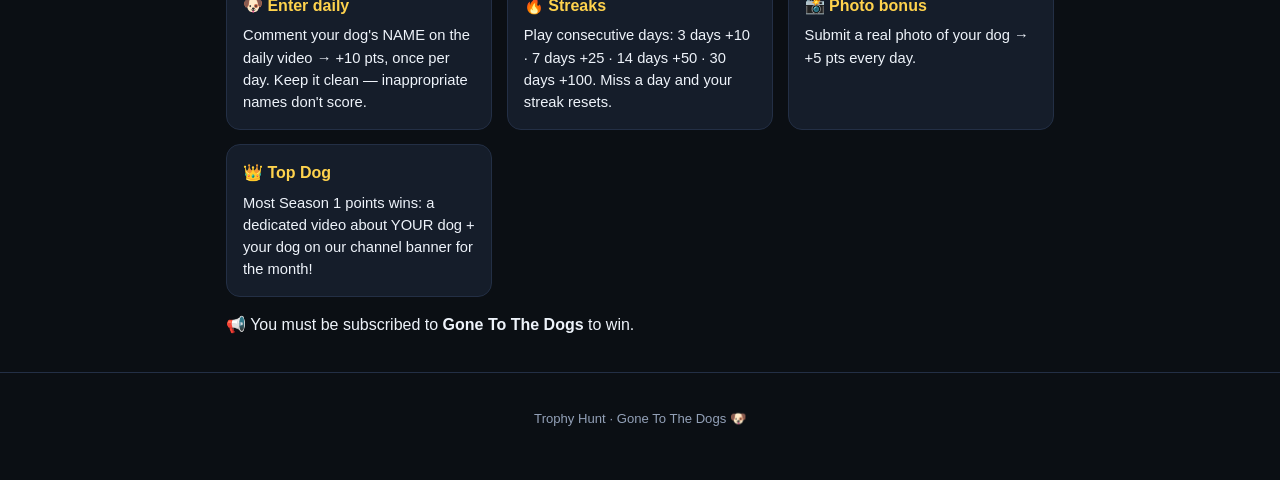
==== commit 2e0cf350: "Watch & Play: add playlist link to section header" ====
--- a/test-preview.html
+++ b/test-preview.html
@@ -34,7 +34,7 @@
 </div>
 
 <section class="watch" id="watch" hidden>
-  <h2>🎬 WATCH &amp; PLAY</h2>
+  <h2>🎬 WATCH &amp; PLAY <a class="playlist-link" href="https://www.youtube.com/playlist?list=PLcZMQKyWuRYk" target="_blank" rel="noopener">▶ Playlist</a></h2>
   <p class="board-caption">Watch right here, then tap comment to score — entries only count as comments on YouTube.</p>
   <div class="player-wrap">
     <iframe id="featured-player" title="Trophy Hunt video player" allow="accelerometer; autoplay; clipboard-write; encrypted-media; gyroscope; picture-in-picture" allowfullscreen></iframe>
@@ -120,42 +120,6 @@
    "streak": 7,
    "avatar": "",
    "photo": ""
-  },
-  {
-   "handle": "@TestMax3",
-   "dog_name": "Max",
-   "season_points": 120,
-   "today_points": 10,
-   "streak": 3,
-   "avatar": "",
-   "photo": ""
-  },
-  {
-   "handle": "@TestLuna4",
-   "dog_name": "Luna",
-   "season_points": 65,
-   "today_points": 0,
-   "streak": 1,
-   "avatar": "",
-   "photo": ""
-  },
-  {
-   "handle": "@TestRocky5",
-   "dog_name": "Rocky",
-   "season_points": 40,
-   "today_points": 0,
-   "streak": 0,
-   "avatar": "",
-   "photo": ""
-  },
-  {
-   "handle": "@TestCoco6",
-   "dog_name": "Coco",
-   "season_points": 25,
-   "today_points": 10,
-   "streak": 2,
-   "avatar": "",
-   "photo": ""
   }
  ],
  "videos": [
@@ -278,18 +242,7 @@
   "streak": 7,
   "photo": ""
  },
- "spotlight_history": [
-  {
-   "date": "2026-09-29",
-   "handle": "@TestBella2",
-   "dog_name": "Bella"
-  },
-  {
-   "date": "2026-09-28",
-   "handle": "@TestMax3",
-   "dog_name": "Max"
-  }
- ],
+ "spotlight_history": [],
  "dog_photos": {}
 }
 </script>
--- a/styles.css
+++ b/styles.css
@@ -269,6 +269,12 @@
   box-shadow: 0 4px 18px rgba(255, 211, 77, .25);
 }
 .comment-btn:hover { filter: brightness(1.08); }
+.playlist-link {
+  font-size: .8rem; font-weight: 700; color: var(--accent); text-decoration: none;
+  border: 1px solid var(--line); border-radius: 999px; padding: .25rem .7rem;
+  vertical-align: middle; white-space: nowrap;
+}
+.playlist-link:hover { text-decoration: underline; }
 .video-grid {
   display: flex; gap: .6rem; overflow-x: auto;
   padding: .2rem .1rem .8rem; margin-top: .9rem;
